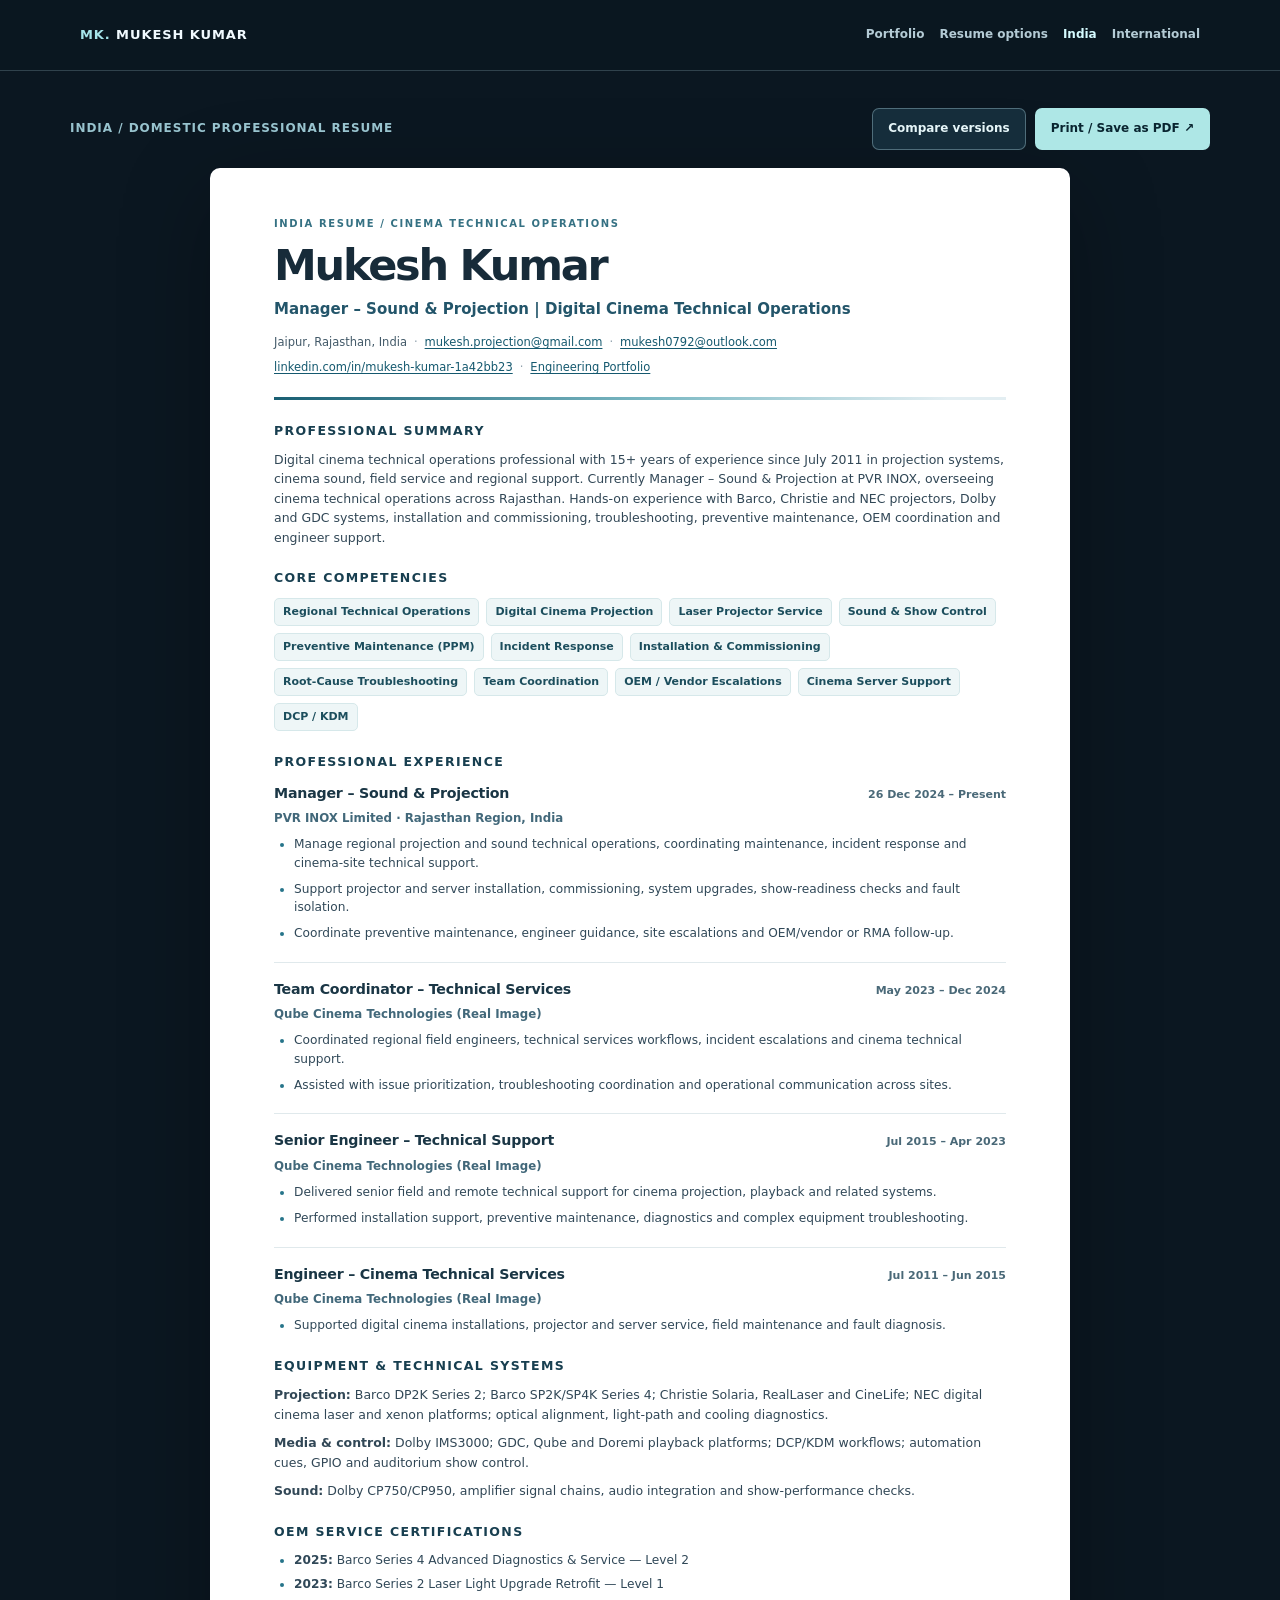
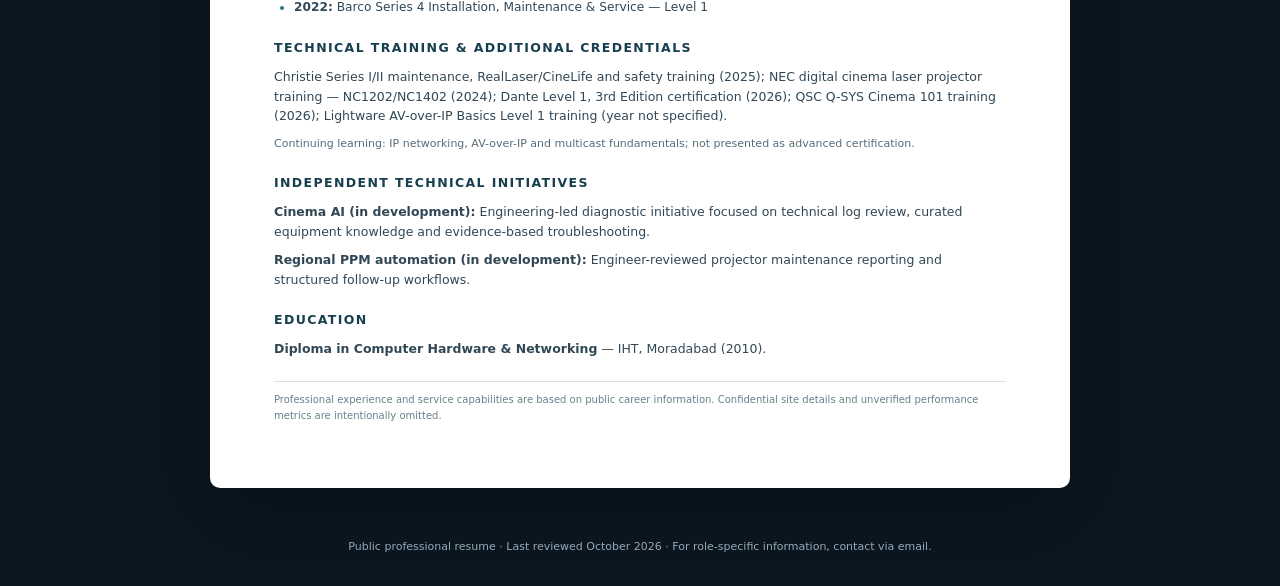
==== resume-india.html @ 2be990fe "Publish ATS-conscious India digital cinema operations and technical leadership resume" ====
<!doctype html>
<html lang="en">
<head>
  <meta charset="utf-8">
  <meta name="viewport" content="width=device-width,initial-scale=1">
  <meta http-equiv="Content-Security-Policy" content="default-src 'none'; style-src 'self'; script-src 'self'; img-src 'self' data:; font-src 'self'; connect-src 'none'; object-src 'none'; base-uri 'self'; form-action 'none'">
  <meta name="referrer" content="strict-origin-when-cross-origin">
  <meta name="theme-color" content="#0c1a26">
  <meta name="color-scheme" content="light dark">
  <meta name="description" content="India-oriented resume of digital cinema technical operations manager Mukesh Kumar, covering projection and sound engineering, regional service and OEM certifications.">
  <link rel="canonical" href="https://mukesh0792.github.io/-mukesh-av/resume-india.html">
  <link rel="icon" href="./favicon.svg" type="image/svg+xml">
  <link rel="stylesheet" href="./resume-v10.css?v=1">
  <script defer src="./resume-actions.js?v=1"></script>
  <title>Mukesh Kumar | India Resume — Cinema Technical Operations</title>
</head>
<body>
<a class="skip" href="#resume-content">Skip to resume</a>
<header class="resume-sitebar">
  <div class="resume-sitebar-inner">
    <a class="resume-brand" href="./"><strong>MK.</strong> MUKESH KUMAR</a>
    <nav class="resume-site-nav" aria-label="Resume navigation">
      <a href="./">Portfolio</a>
      <a href="./resume.html">Resume options</a>
      <a href="./resume-india.html" aria-current="page">India</a>
      <a href="./resume-international.html">International</a>
    </nav>
  </div>
</header>
<main class="resume-shell" id="resume-content">
 <div class="resume-toolbar">
  <p>INDIA / DOMESTIC PROFESSIONAL RESUME</p>
  <div class="resume-toolbar-actions">
    <a class="resume-btn" href="./resume.html">Compare versions</a>
    <button class="resume-btn resume-btn-primary" type="button" data-print-resume>Print / Save as PDF ↗</button>
  </div>
</div>
 <article class="resume-paper" aria-labelledby="resume-person">
  <header>
   <p class="resume-flag">India Resume / Cinema Technical Operations</p>
   <h1 class="resume-person" id="resume-person">Mukesh Kumar</h1>
   <p class="resume-role">Manager – Sound &amp; Projection | Digital Cinema Technical Operations</p>
   <p class="resume-contactline">Jaipur, Rajasthan, India<span class="sep">·</span><a href="mailto:mukesh.projection@gmail.com">mukesh.projection@gmail.com</a><span class="sep">·</span><a href="mailto:mukesh0792@outlook.com">mukesh0792@outlook.com</a></p>
   <p class="resume-contactline"><a href="https://www.linkedin.com/in/mukesh-kumar-1a42bb23">linkedin.com/in/mukesh-kumar-1a42bb23</a><span class="sep">·</span><a href="https://mukesh0792.github.io/-mukesh-av/">Engineering Portfolio</a></p>
   <div class="resume-rule" aria-hidden="true"></div>
  </header>
  <section class="cv-section" aria-labelledby="ind-summary"><h2 id="ind-summary">Professional Summary</h2>
   <p>Digital cinema technical operations professional with 15+ years of experience since July 2011 in projection systems, cinema sound, field service and regional support. Currently Manager – Sound &amp; Projection at PVR INOX, overseeing cinema technical operations across Rajasthan. Hands-on experience with Barco, Christie and NEC projectors, Dolby and GDC systems, installation and commissioning, troubleshooting, preventive maintenance, OEM coordination and engineer support.</p>
  </section>
  <section class="cv-section" aria-labelledby="ind-core"><h2 id="ind-core">Core Competencies</h2>
   <div class="cv-tags"><span>Regional Technical Operations</span><span>Digital Cinema Projection</span><span>Laser Projector Service</span><span>Sound &amp; Show Control</span><span>Preventive Maintenance (PPM)</span><span>Incident Response</span><span>Installation &amp; Commissioning</span><span>Root-Cause Troubleshooting</span><span>Team Coordination</span><span>OEM / Vendor Escalations</span><span>Cinema Server Support</span><span>DCP / KDM</span></div>
  </section>
  <section class="cv-section" aria-labelledby="ind-exp"><h2 id="ind-exp">Professional Experience</h2>
   <div class="cv-job"><div class="cv-job-head"><h3>Manager – Sound &amp; Projection</h3><span class="cv-dates">26 Dec 2024 – Present</span></div>
    <p class="cv-employer">PVR INOX Limited · Rajasthan Region, India</p>
    <ul><li>Manage regional projection and sound technical operations, coordinating maintenance, incident response and cinema-site technical support.</li><li>Support projector and server installation, commissioning, system upgrades, show-readiness checks and fault isolation.</li><li>Coordinate preventive maintenance, engineer guidance, site escalations and OEM/vendor or RMA follow-up.</li></ul>
   </div>
   <div class="cv-job"><div class="cv-job-head"><h3>Team Coordinator – Technical Services</h3><span class="cv-dates">May 2023 – Dec 2024</span></div>
    <p class="cv-employer">Qube Cinema Technologies (Real Image)</p>
    <ul><li>Coordinated regional field engineers, technical services workflows, incident escalations and cinema technical support.</li><li>Assisted with issue prioritization, troubleshooting coordination and operational communication across sites.</li></ul>
   </div>
   <div class="cv-job"><div class="cv-job-head"><h3>Senior Engineer – Technical Support</h3><span class="cv-dates">Jul 2015 – Apr 2023</span></div>
    <p class="cv-employer">Qube Cinema Technologies (Real Image)</p>
    <ul><li>Delivered senior field and remote technical support for cinema projection, playback and related systems.</li><li>Performed installation support, preventive maintenance, diagnostics and complex equipment troubleshooting.</li></ul>
   </div>
   <div class="cv-job"><div class="cv-job-head"><h3>Engineer – Cinema Technical Services</h3><span class="cv-dates">Jul 2011 – Jun 2015</span></div>
    <p class="cv-employer">Qube Cinema Technologies (Real Image)</p>
    <ul><li>Supported digital cinema installations, projector and server service, field maintenance and fault diagnosis.</li></ul>
   </div>
  </section>
  <section class="cv-section" aria-labelledby="ind-tech"><h2 id="ind-tech">Equipment &amp; Technical Systems</h2>
   <p><strong>Projection:</strong> Barco DP2K Series 2; Barco SP2K/SP4K Series 4; Christie Solaria, RealLaser and CineLife; NEC digital cinema laser and xenon platforms; optical alignment, light-path and cooling diagnostics.</p>
   <p><strong>Media &amp; control:</strong> Dolby IMS3000; GDC, Qube and Doremi playback platforms; DCP/KDM workflows; automation cues, GPIO and auditorium show control.</p>
   <p><strong>Sound:</strong> Dolby CP750/CP950, amplifier signal chains, audio integration and show-performance checks.</p>
  </section>
  <section class="cv-section" aria-labelledby="ind-certs"><h2 id="ind-certs">OEM Service Certifications</h2>
   <ul class="cv-cert-list"><li><strong>2025:</strong> Barco Series 4 Advanced Diagnostics &amp; Service — Level 2</li><li><strong>2023:</strong> Barco Series 2 Laser Light Upgrade Retrofit — Level 1</li><li><strong>2022:</strong> Barco Series 4 Installation, Maintenance &amp; Service — Level 1</li></ul>
  </section>
  <section class="cv-section" aria-labelledby="ind-training"><h2 id="ind-training">Technical Training &amp; Additional Credentials</h2>
   <p>Christie Series I/II maintenance, RealLaser/CineLife and safety training (2025); NEC digital cinema laser projector training — NC1202/NC1402 (2024); Dante Level 1, 3rd Edition certification (2026); QSC Q-SYS Cinema 101 training (2026); Lightware AV-over-IP Basics Level 1 training (year not specified).</p>
   <p class="cv-small">Continuing learning: IP networking, AV-over-IP and multicast fundamentals; not presented as advanced certification.</p>
  </section>
  <section class="cv-section" aria-labelledby="ind-projects"><h2 id="ind-projects">Independent Technical Initiatives</h2>
   <p><strong>Cinema AI (in development):</strong> Engineering-led diagnostic initiative focused on technical log review, curated equipment knowledge and evidence-based troubleshooting.</p>
   <p><strong>Regional PPM automation (in development):</strong> Engineer-reviewed projector maintenance reporting and structured follow-up workflows.</p>
  </section>
  <section class="cv-section" aria-labelledby="ind-education"><h2 id="ind-education">Education</h2>
   <p class="cv-education"><strong>Diploma in Computer Hardware &amp; Networking</strong> — IHT, Moradabad (2010).</p>
  </section>
  <p class="cv-footnote">Professional experience and service capabilities are based on public career information. Confidential site details and unverified performance metrics are intentionally omitted.</p>
 </article>
</main>
<footer class="resume-footer">Public professional resume · Last reviewed October 2026 · For role-specific information, contact via email.</footer>
</body></html>
---- resume-v10.css ----
/* V10 standalone resumes — modern screen presentation, single-column ATS-friendly print.
   No external fonts, trackers, icon libraries or embedded portraits. */
:root{--navy:#0c1a26;--navy2:#142839;--cyan:#9bd5dd;--ink:#172b39;--muted:#4d6271;--line:#d5e1e7;--paper:#fff;--soft:#f4f8fa;--accent:#146275}
*{box-sizing:border-box}
html{scroll-behavior:smooth}
body{margin:0;background:#0b1721;color:#e8f2f5;font:15px/1.65 system-ui,-apple-system,"Segoe UI",Arial,sans-serif;-webkit-font-smoothing:antialiased}
a{color:inherit}
button{font:inherit}
:focus-visible{outline:3px solid #88d7e2;outline-offset:4px}
.skip{position:absolute;left:10px;top:-70px;background:#d2f9f4;color:#08212a;padding:10px 13px;z-index:100}
.skip:focus{top:9px}
.resume-sitebar{background:rgba(11,23,33,.97);border-bottom:1px solid rgba(171,206,220,.23)}
.resume-sitebar-inner{width:min(calc(100% - 36px),1120px);margin:auto;min-height:70px;display:flex;align-items:center;justify-content:space-between;gap:15px}
.resume-brand{font-size:13px;text-decoration:none;font-weight:840;letter-spacing:.07em;color:#f1faff}
.resume-brand strong{color:#a6e5ea}
.resume-site-nav{display:flex;align-items:center;flex-wrap:wrap;gap:15px}
.resume-site-nav a{font-size:12px;text-decoration:none;color:#b4cbd5;font-weight:670}
.resume-site-nav a[aria-current="page"]{color:#d5fbff}
.resume-site-nav a:hover{color:#d5fbff}
.resume-shell{width:min(calc(100% - 32px),1140px);margin:37px auto 50px}
.resume-toolbar{display:flex;align-items:center;justify-content:space-between;flex-wrap:wrap;gap:12px;margin-bottom:18px}
.resume-toolbar p{margin:0;font-size:12px;letter-spacing:.08em;font-weight:750;color:#98c3ce}
.resume-toolbar-actions{display:flex;gap:9px;flex-wrap:wrap;align-items:center}
.resume-btn{display:inline-flex;align-items:center;justify-content:center;gap:8px;min-height:42px;padding:9px 15px;border-radius:7px;border:1px solid rgba(175,212,223,.38);background:#152d3b;color:#e5f5f8;font-size:12px;font-weight:780;text-decoration:none;cursor:pointer}
.resume-btn:hover{background:#204052}
.resume-btn-primary{background:#aee7e6;color:#092530;border-color:transparent}
.resume-btn-primary:hover{background:#d5f8f4}
.resume-paper{width:min(100%,860px);margin:auto;background:var(--paper);color:var(--ink);border-radius:10px;box-shadow:0 24px 90px rgba(0,0,0,.29);padding:48px clamp(25px,5vw,66px) 53px}
.resume-paper a{color:#15596f;text-decoration:underline;text-underline-offset:2px}
.resume-flag{font-size:10px;letter-spacing:.16em;color:#357183;font-weight:850;text-transform:uppercase;margin:0 0 9px}
.resume-person{font-size:clamp(29px,4vw,43px);letter-spacing:-.052em;line-height:1.08;font-weight:830;margin:0}
.resume-role{font-size:15px;color:#23556a;font-weight:750;margin:11px 0 13px;line-height:1.4}
.resume-contactline{font-size:11.5px;color:#425968;margin:0 0 7px;line-height:1.6;overflow-wrap:anywhere}
.resume-contactline span.sep{padding-inline:7px;color:#90a1ac}
.resume-note{font-size:10px;color:#5e7080;margin:8px 0 0}
.resume-rule{height:3px;background:linear-gradient(90deg,#195f73,#7cb9c4 52%,#e3eef2 92%);margin:20px 0 22px}
.cv-section{margin-top:23px}
.cv-section h2{margin:0 0 11px;color:#183f50;font-size:12.5px;letter-spacing:.11em;font-weight:850;text-transform:uppercase;line-height:1.3}
.cv-section p{margin:0 0 9px;color:#314756;font-size:12.5px;line-height:1.56}
.cv-section ul{margin:8px 0 0;padding-left:20px}
.cv-section li{font-size:12.2px;line-height:1.53;margin:0 0 7px;color:#304858}
.cv-section li::marker{color:#26748a}
.cv-tags{display:flex;gap:7px;flex-wrap:wrap}
.cv-tags span{background:#eef6f7;border:1px solid #d6e8ea;border-radius:5px;color:#1c4e5d;padding:4px 8px;font-size:11px;font-weight:660}
.cv-job{padding:0 0 12px;margin:0 0 15px;border-bottom:1px solid #e0e9ec;break-inside:avoid;page-break-inside:avoid}
.cv-job:last-child{border-bottom:0;padding-bottom:0;margin-bottom:0}
.cv-job-head{display:flex;justify-content:space-between;gap:15px;align-items:baseline}
.cv-job h3{font-size:14.2px;letter-spacing:-.015em;color:#1a3645;margin:0}
.cv-dates{font-size:11px;white-space:nowrap;color:#4a6978;font-weight:790}
.cv-employer{font-weight:730;font-size:11.8px!important;color:#42687a!important;margin:4px 0 5px!important}
.cv-job ul{margin-top:8px}
.cv-pair{display:grid;grid-template-columns:1fr 1fr;gap:13px}
.cv-pair p{font-size:12px}
.cv-cert-list{margin:0;padding-left:20px}
.cv-cert-list li{margin-bottom:5px}
.cv-subheading{font-weight:810;color:#234a5c!important}
.cv-project{margin-bottom:12px}
.cv-project strong{font-size:12.5px;color:#1e4557}
.cv-small{font-size:11px!important;color:#586b78!important}
.cv-education{font-size:12px}
.cv-footnote{margin-top:22px;border-top:1px solid var(--line);padding-top:10px;color:#68808a;font-size:10px}
.resume-picker{width:min(calc(100% - 36px),1100px);margin:0 auto 70px}
.picker-hero{padding:62px 0 44px;max-width:840px}
.picker-eyebrow{color:#9edbe4;text-transform:uppercase;letter-spacing:.17em;font-size:11px;font-weight:820;margin:0 0 17px}
.picker-hero h1{font-size:clamp(36px,5.3vw,66px);font-weight:820;line-height:1.11;letter-spacing:-.052em;margin:0 0 17px}
.picker-hero h1 em{font-style:normal;color:#b5eced}
.picker-hero>p:last-child{color:#b9cfd7;max-width:690px;font-size:16px;margin:0}
.picker-grid{display:grid;grid-template-columns:1fr 1fr;gap:17px}
.picker-card{border:1px solid rgba(170,211,223,.30);background:linear-gradient(150deg,#18313f,#112532);border-radius:12px;padding:30px;min-height:325px;display:flex;flex-direction:column;gap:14px}
.picker-card:nth-child(2){background:linear-gradient(150deg,#193244,#142b3c)}
.picker-label{color:#98dfe4;font-size:11px;letter-spacing:.14em;font-weight:820}
.picker-card h2{font-size:clamp(24px,3vw,35px);letter-spacing:-.03em;line-height:1.17;margin:0}
.picker-card p{font-size:14px;color:#b9d1d8;margin:0;line-height:1.68}
.picker-features{font-size:12px;color:#d5e8ed;line-height:1.8}
.picker-card .resume-btn{align-self:flex-start;margin-top:auto}
.picker-guide{margin-top:32px;border-top:1px solid rgba(170,211,223,.25);padding-top:24px;max-width:850px}
.picker-guide h2{font-size:18px;margin:0 0 9px}
.picker-guide p{font-size:13px;color:#acc7d2;margin:0 0 12px}
.picker-guide strong{color:#ddf4f7}
.resume-footer{text-align:center;color:#93abb6;font-size:11px;padding:0 16px 30px}
@media(max-width:700px){
 .resume-sitebar-inner{min-height:64px}
 .resume-brand{font-size:11px}
 .resume-site-nav{gap:9px}
 .resume-site-nav a{font-size:11px}
 .resume-shell{margin-top:18px;width:min(calc(100% - 18px),1140px)}
 .resume-toolbar{padding-inline:8px}
 .resume-paper{padding:28px 21px 32px;border-radius:8px}
 .resume-person{font-size:32px}
 .resume-role{font-size:13px}
 .cv-job-head{display:block}
 .cv-dates{display:block;margin-top:2px}
 .cv-section{margin-top:20px}
 .cv-pair{grid-template-columns:1fr;gap:4px}
 .picker-hero{padding:44px 0 32px}
 .picker-grid{grid-template-columns:1fr}
 .picker-card{min-height:290px;padding:24px}
}
@media(prefers-reduced-motion:reduce){html{scroll-behavior:auto}}
@media print{
 @page{size:A4;margin:13mm 13mm 14mm}
 html,body{background:#fff!important;color:#111!important}
 body{font:9.4pt/1.38 Arial,Helvetica,sans-serif!important;-webkit-print-color-adjust:exact;print-color-adjust:exact}
 .skip,.resume-sitebar,.resume-toolbar,.resume-footer,.picker-hero,.picker-grid,.picker-guide{display:none!important}
 .resume-shell{width:100%;max-width:none;margin:0}
 .resume-paper{width:100%;max-width:none;box-shadow:none;border-radius:0;padding:0;margin:0}
 .resume-person{font-size:23pt;color:#111}
 .resume-role{font-size:11.2pt;color:#253d49;margin:6pt 0}
 .resume-contactline{font-size:8.7pt;color:#333;margin-bottom:3pt}
 .resume-contactline a{color:#111!important;text-decoration:none}
 .resume-rule{background:#365c69!important;height:1.3pt;margin:10pt 0 12pt}
 .resume-flag{font-size:7.5pt;color:#444}
 .cv-section{margin-top:12.5pt}
 .cv-section h2{font-size:9.2pt;color:#1b3b48;margin-bottom:6pt;break-after:avoid;page-break-after:avoid}
 .cv-section p{font-size:9pt;line-height:1.38;margin-bottom:5pt;color:#222}
 .cv-section li{font-size:8.8pt;line-height:1.35;margin:0 0 4pt;color:#222}
 .cv-job{padding-bottom:7pt;margin-bottom:8pt}
 .cv-job h3{font-size:10pt;color:#111}
 .cv-dates{font-size:8.1pt}
 .cv-employer{font-size:8.6pt!important;color:#333!important}
 .cv-tags{gap:4pt}
 .cv-tags span{border:1px solid #ccc;background:#fff;padding:2pt 5pt;font-size:7.9pt;color:#222}
 .cv-pair{gap:10pt}
 .cv-small{font-size:8.5pt!important;color:#333!important}
 .cv-footnote{font-size:7.4pt;color:#555}
 .cv-section,.cv-project{break-inside:auto}
 .cv-job,.cv-project{break-inside:avoid;page-break-inside:avoid}
 .cv-section h2{orphans:3;widows:3}
 a[href]::after{content:none!important}
}
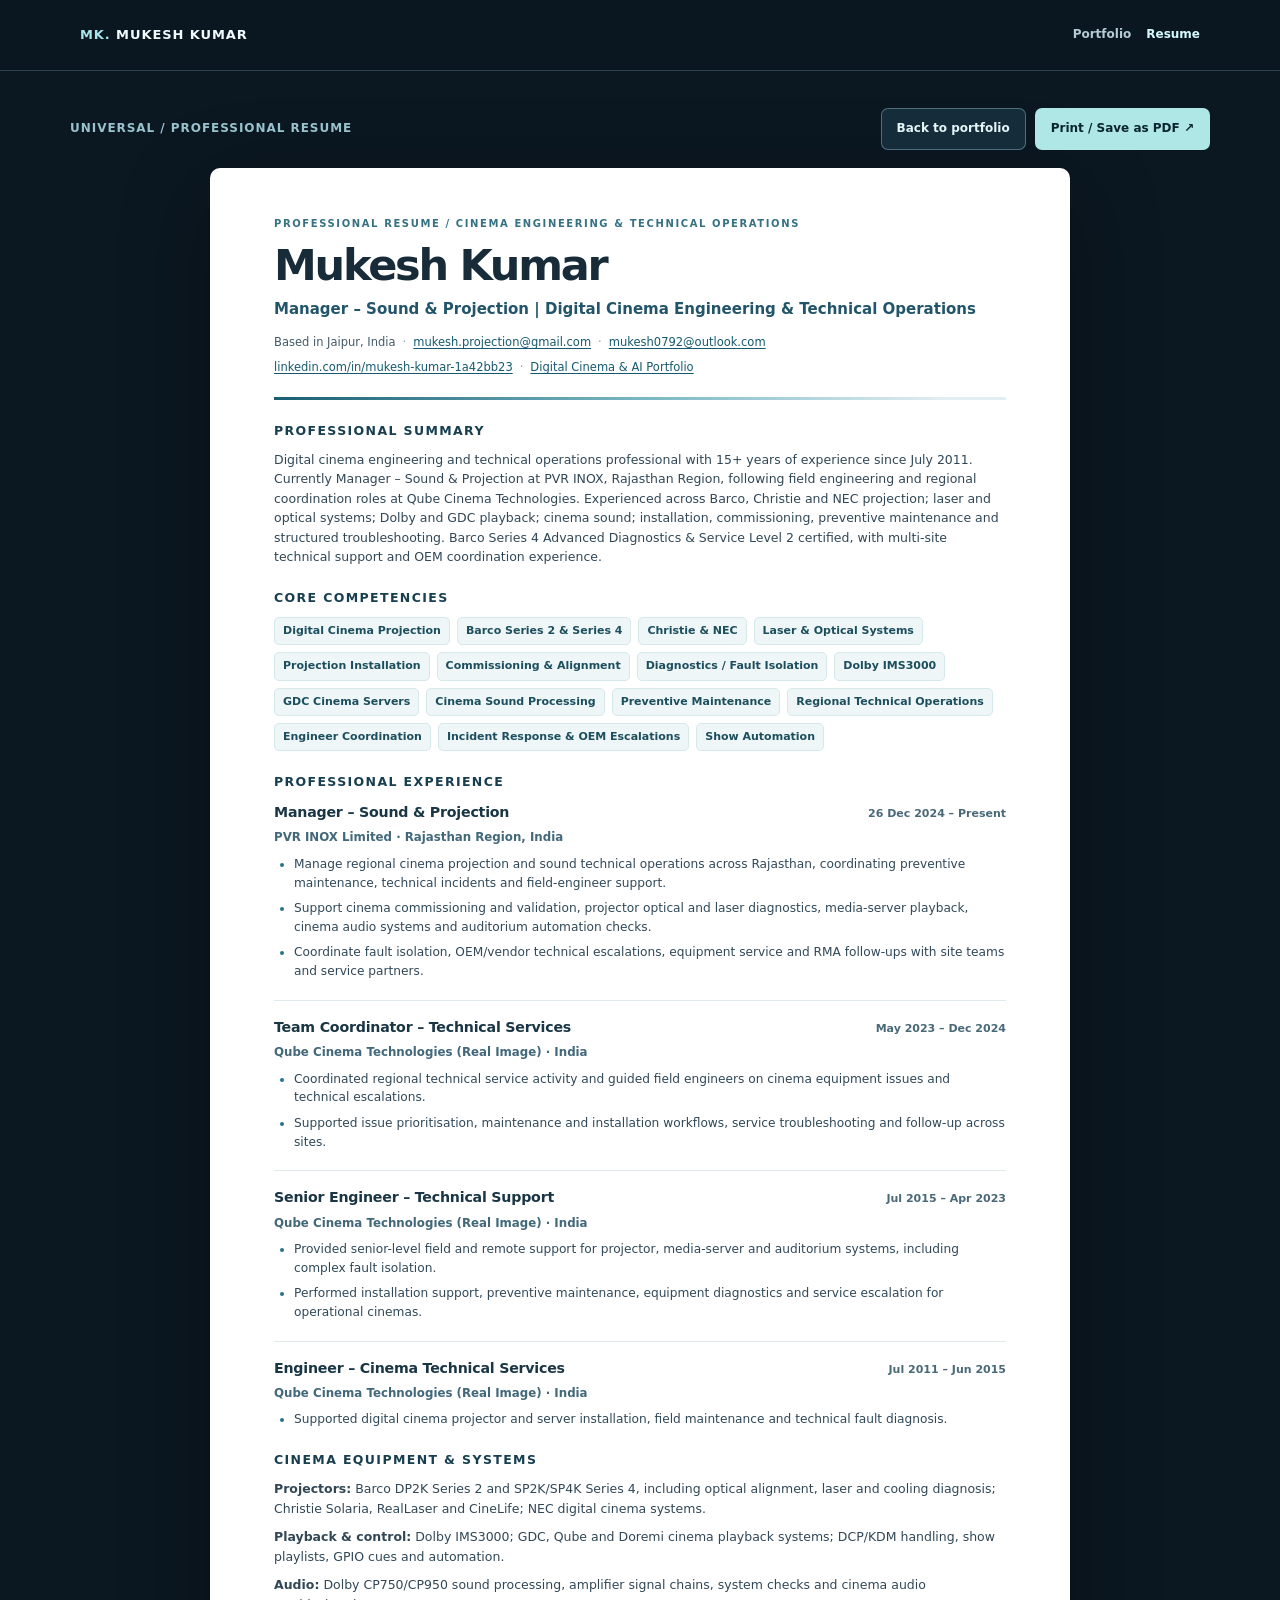
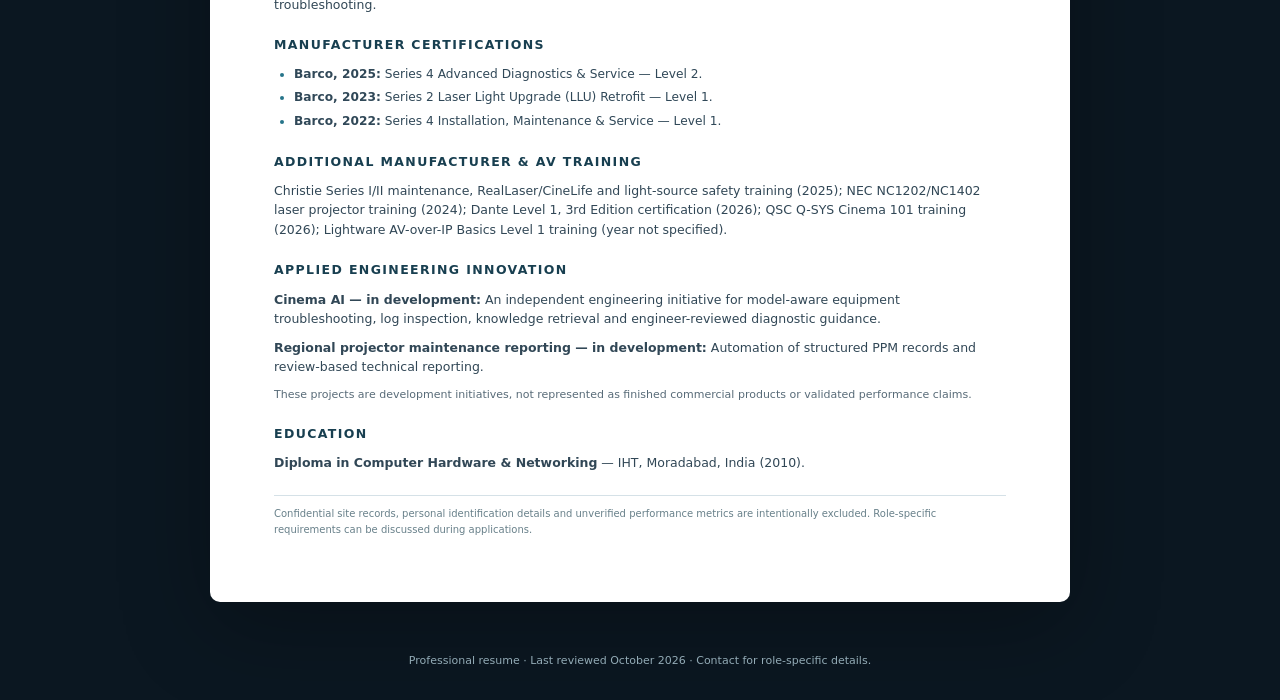
==== commit e15833f5: "Redirect deprecated market-specific resume to universal resume" ====
--- a/resume-india.html
+++ b/resume-india.html
@@ -3,92 +3,18 @@
 <head>
   <meta charset="utf-8">
   <meta name="viewport" content="width=device-width,initial-scale=1">
-  <meta http-equiv="Content-Security-Policy" content="default-src 'none'; style-src 'self'; script-src 'self'; img-src 'self' data:; font-src 'self'; connect-src 'none'; object-src 'none'; base-uri 'self'; form-action 'none'">
+  <meta http-equiv="refresh" content="0;url=./resume.html">
+  <meta name="robots" content="noindex,follow">
   <meta name="referrer" content="strict-origin-when-cross-origin">
-  <meta name="theme-color" content="#0c1a26">
-  <meta name="color-scheme" content="light dark">
-  <meta name="description" content="India-oriented resume of digital cinema technical operations manager Mukesh Kumar, covering projection and sound engineering, regional service and OEM certifications.">
-  <link rel="canonical" href="https://mukesh0792.github.io/-mukesh-av/resume-india.html">
-  <link rel="icon" href="./favicon.svg" type="image/svg+xml">
-  <link rel="stylesheet" href="./resume-v10.css?v=1">
-  <script defer src="./resume-actions.js?v=1"></script>
-  <title>Mukesh Kumar | India Resume — Cinema Technical Operations</title>
+  <meta http-equiv="Content-Security-Policy" content="default-src 'none'; style-src 'self'; base-uri 'self'">
+  <link rel="canonical" href="https://mukesh0792.github.io/-mukesh-av/resume.html">
+  <title>Professional Resume | Mukesh Kumar</title>
 </head>
 <body>
-<a class="skip" href="#resume-content">Skip to resume</a>
-<header class="resume-sitebar">
-  <div class="resume-sitebar-inner">
-    <a class="resume-brand" href="./"><strong>MK.</strong> MUKESH KUMAR</a>
-    <nav class="resume-site-nav" aria-label="Resume navigation">
-      <a href="./">Portfolio</a>
-      <a href="./resume.html">Resume options</a>
-      <a href="./resume-india.html" aria-current="page">India</a>
-      <a href="./resume-international.html">International</a>
-    </nav>
-  </div>
-</header>
-<main class="resume-shell" id="resume-content">
- <div class="resume-toolbar">
-  <p>INDIA / DOMESTIC PROFESSIONAL RESUME</p>
-  <div class="resume-toolbar-actions">
-    <a class="resume-btn" href="./resume.html">Compare versions</a>
-    <button class="resume-btn resume-btn-primary" type="button" data-print-resume>Print / Save as PDF ↗</button>
-  </div>
-</div>
- <article class="resume-paper" aria-labelledby="resume-person">
-  <header>
-   <p class="resume-flag">India Resume / Cinema Technical Operations</p>
-   <h1 class="resume-person" id="resume-person">Mukesh Kumar</h1>
-   <p class="resume-role">Manager – Sound &amp; Projection | Digital Cinema Technical Operations</p>
-   <p class="resume-contactline">Jaipur, Rajasthan, India<span class="sep">·</span><a href="mailto:mukesh.projection@gmail.com">mukesh.projection@gmail.com</a><span class="sep">·</span><a href="mailto:mukesh0792@outlook.com">mukesh0792@outlook.com</a></p>
-   <p class="resume-contactline"><a href="https://www.linkedin.com/in/mukesh-kumar-1a42bb23">linkedin.com/in/mukesh-kumar-1a42bb23</a><span class="sep">·</span><a href="https://mukesh0792.github.io/-mukesh-av/">Engineering Portfolio</a></p>
-   <div class="resume-rule" aria-hidden="true"></div>
-  </header>
-  <section class="cv-section" aria-labelledby="ind-summary"><h2 id="ind-summary">Professional Summary</h2>
-   <p>Digital cinema technical operations professional with 15+ years of experience since July 2011 in projection systems, cinema sound, field service and regional support. Currently Manager – Sound &amp; Projection at PVR INOX, overseeing cinema technical operations across Rajasthan. Hands-on experience with Barco, Christie and NEC projectors, Dolby and GDC systems, installation and commissioning, troubleshooting, preventive maintenance, OEM coordination and engineer support.</p>
-  </section>
-  <section class="cv-section" aria-labelledby="ind-core"><h2 id="ind-core">Core Competencies</h2>
-   <div class="cv-tags"><span>Regional Technical Operations</span><span>Digital Cinema Projection</span><span>Laser Projector Service</span><span>Sound &amp; Show Control</span><span>Preventive Maintenance (PPM)</span><span>Incident Response</span><span>Installation &amp; Commissioning</span><span>Root-Cause Troubleshooting</span><span>Team Coordination</span><span>OEM / Vendor Escalations</span><span>Cinema Server Support</span><span>DCP / KDM</span></div>
-  </section>
-  <section class="cv-section" aria-labelledby="ind-exp"><h2 id="ind-exp">Professional Experience</h2>
-   <div class="cv-job"><div class="cv-job-head"><h3>Manager – Sound &amp; Projection</h3><span class="cv-dates">26 Dec 2024 – Present</span></div>
-    <p class="cv-employer">PVR INOX Limited · Rajasthan Region, India</p>
-    <ul><li>Manage regional projection and sound technical operations, coordinating maintenance, incident response and cinema-site technical support.</li><li>Support projector and server installation, commissioning, system upgrades, show-readiness checks and fault isolation.</li><li>Coordinate preventive maintenance, engineer guidance, site escalations and OEM/vendor or RMA follow-up.</li></ul>
-   </div>
-   <div class="cv-job"><div class="cv-job-head"><h3>Team Coordinator – Technical Services</h3><span class="cv-dates">May 2023 – Dec 2024</span></div>
-    <p class="cv-employer">Qube Cinema Technologies (Real Image)</p>
-    <ul><li>Coordinated regional field engineers, technical services workflows, incident escalations and cinema technical support.</li><li>Assisted with issue prioritization, troubleshooting coordination and operational communication across sites.</li></ul>
-   </div>
-   <div class="cv-job"><div class="cv-job-head"><h3>Senior Engineer – Technical Support</h3><span class="cv-dates">Jul 2015 – Apr 2023</span></div>
-    <p class="cv-employer">Qube Cinema Technologies (Real Image)</p>
-    <ul><li>Delivered senior field and remote technical support for cinema projection, playback and related systems.</li><li>Performed installation support, preventive maintenance, diagnostics and complex equipment troubleshooting.</li></ul>
-   </div>
-   <div class="cv-job"><div class="cv-job-head"><h3>Engineer – Cinema Technical Services</h3><span class="cv-dates">Jul 2011 – Jun 2015</span></div>
-    <p class="cv-employer">Qube Cinema Technologies (Real Image)</p>
-    <ul><li>Supported digital cinema installations, projector and server service, field maintenance and fault diagnosis.</li></ul>
-   </div>
-  </section>
-  <section class="cv-section" aria-labelledby="ind-tech"><h2 id="ind-tech">Equipment &amp; Technical Systems</h2>
-   <p><strong>Projection:</strong> Barco DP2K Series 2; Barco SP2K/SP4K Series 4; Christie Solaria, RealLaser and CineLife; NEC digital cinema laser and xenon platforms; optical alignment, light-path and cooling diagnostics.</p>
-   <p><strong>Media &amp; control:</strong> Dolby IMS3000; GDC, Qube and Doremi playback platforms; DCP/KDM workflows; automation cues, GPIO and auditorium show control.</p>
-   <p><strong>Sound:</strong> Dolby CP750/CP950, amplifier signal chains, audio integration and show-performance checks.</p>
-  </section>
-  <section class="cv-section" aria-labelledby="ind-certs"><h2 id="ind-certs">OEM Service Certifications</h2>
-   <ul class="cv-cert-list"><li><strong>2025:</strong> Barco Series 4 Advanced Diagnostics &amp; Service — Level 2</li><li><strong>2023:</strong> Barco Series 2 Laser Light Upgrade Retrofit — Level 1</li><li><strong>2022:</strong> Barco Series 4 Installation, Maintenance &amp; Service — Level 1</li></ul>
-  </section>
-  <section class="cv-section" aria-labelledby="ind-training"><h2 id="ind-training">Technical Training &amp; Additional Credentials</h2>
-   <p>Christie Series I/II maintenance, RealLaser/CineLife and safety training (2025); NEC digital cinema laser projector training — NC1202/NC1402 (2024); Dante Level 1, 3rd Edition certification (2026); QSC Q-SYS Cinema 101 training (2026); Lightware AV-over-IP Basics Level 1 training (year not specified).</p>
-   <p class="cv-small">Continuing learning: IP networking, AV-over-IP and multicast fundamentals; not presented as advanced certification.</p>
-  </section>
-  <section class="cv-section" aria-labelledby="ind-projects"><h2 id="ind-projects">Independent Technical Initiatives</h2>
-   <p><strong>Cinema AI (in development):</strong> Engineering-led diagnostic initiative focused on technical log review, curated equipment knowledge and evidence-based troubleshooting.</p>
-   <p><strong>Regional PPM automation (in development):</strong> Engineer-reviewed projector maintenance reporting and structured follow-up workflows.</p>
-  </section>
-  <section class="cv-section" aria-labelledby="ind-education"><h2 id="ind-education">Education</h2>
-   <p class="cv-education"><strong>Diploma in Computer Hardware &amp; Networking</strong> — IHT, Moradabad (2010).</p>
-  </section>
-  <p class="cv-footnote">Professional experience and service capabilities are based on public career information. Confidential site details and unverified performance metrics are intentionally omitted.</p>
- </article>
-</main>
-<footer class="resume-footer">Public professional resume · Last reviewed October 2026 · For role-specific information, contact via email.</footer>
-</body></html>+  <main>
+    <h1>Professional Resume</h1>
+    <p>This resume has moved to a single universal version for domestic and international applications.</p>
+    <p><a href="./resume.html">View Mukesh Kumar's Professional Resume</a></p>
+  </main>
+</body>
+</html>
